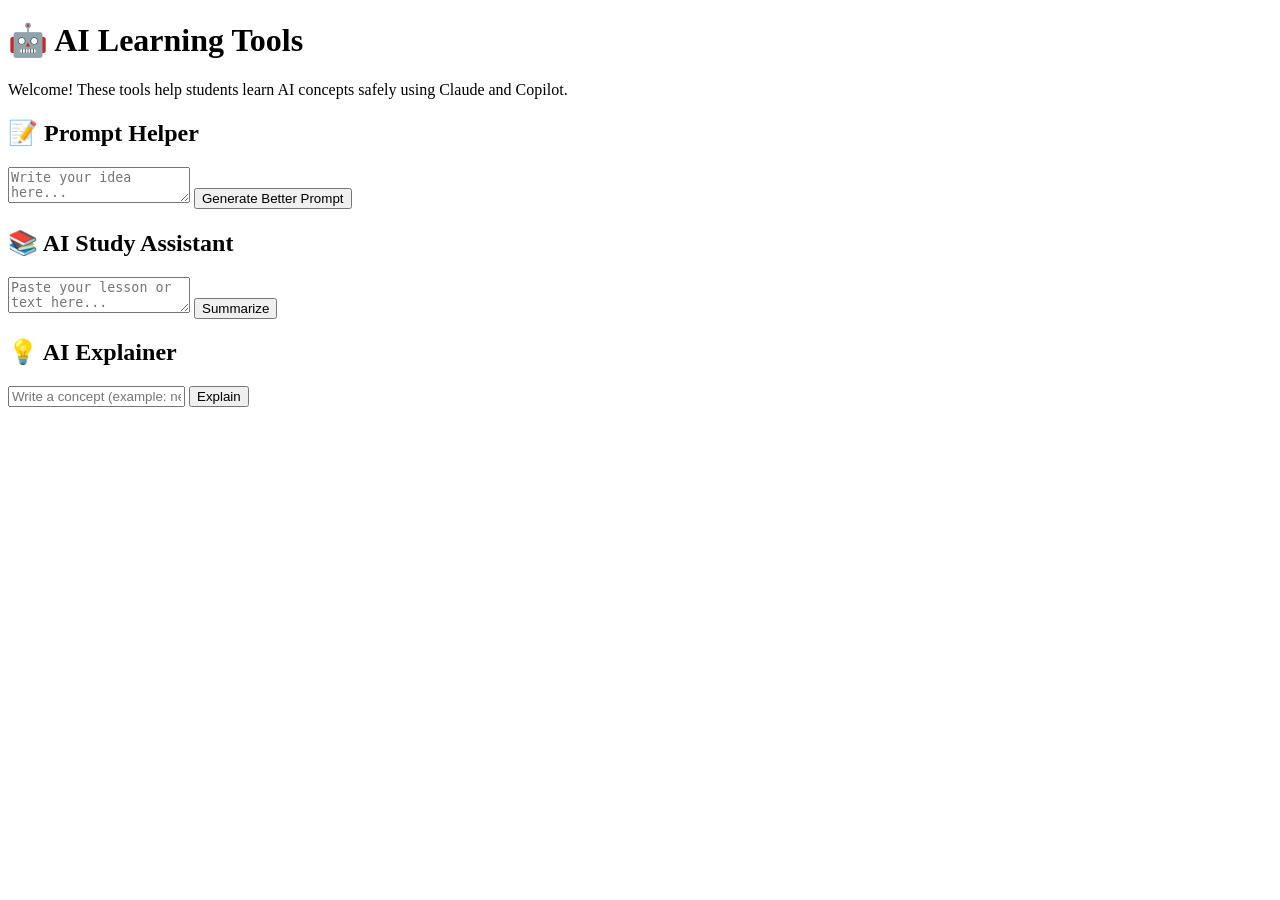
==== AI-Learning-Tools/index.html @ 8629b280 "Add index.html for AI Learning Tools interface This HTML file provides a user interface for AI learn" ====
<!DOCTYPE html>
<html lang="en">
<head>
    <meta charset="UTF-8">
    <title>AI Learning Tools</title>
    <link rel="stylesheet" href="style.css">
</head>
<body>

    <h1>🤖 AI Learning Tools</h1>
    <p>Welcome! These tools help students learn AI concepts safely using Claude and Copilot.</p>

    <div class="tool">
        <h2>📝 Prompt Helper</h2>
        <textarea id="promptInput" placeholder="Write your idea here..."></textarea>
        <button onclick="generatePrompt()">Generate Better Prompt</button>
        <p id="promptOutput"></p>
    </div>

    <div class="tool">
        <h2>📚 AI Study Assistant</h2>
        <textarea id="studyInput" placeholder="Paste your lesson or text here..."></textarea>
        <button onclick="summarizeText()">Summarize</button>
        <p id="studyOutput"></p>
    </div>

    <div class="tool">
        <h2>💡 AI Explainer</h2>
        <input id="explainInput" placeholder="Write a concept (example: neural network)">
        <button onclick="explainConcept()">Explain</button>
        <p id="explainOutput"></p>
    </div>

    <script src="script.js"></script>
</body>
</html>
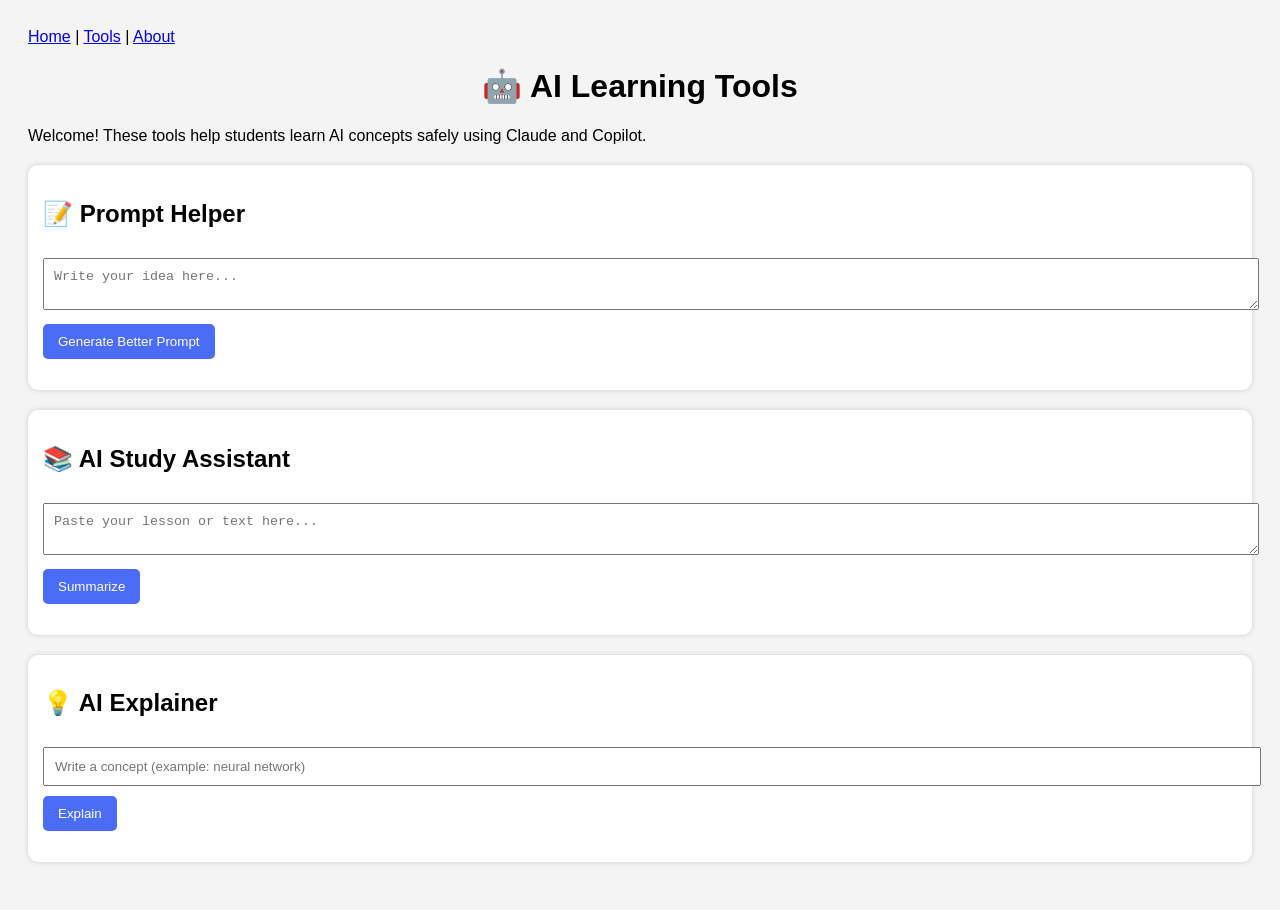
==== commit 291dfc4b: "Add navigation links to index.html" ====
--- a/AI-Learning-Tools/index.html
+++ b/AI-Learning-Tools/index.html
@@ -6,7 +6,11 @@
     <link rel="stylesheet" href="style.css">
 </head>
 <body>
-
+<nav>
+    <a href="index.html">Home</a> |
+    <a href="tools.html">Tools</a> |
+    <a href="README.md">About</a>
+</nav>
     <h1>🤖 AI Learning Tools</h1>
     <p>Welcome! These tools help students learn AI concepts safely using Claude and Copilot.</p>
 
--- a/AI-Learning-Tools/style.css
+++ b/AI-Learning-Tools/style.css
@@ -0,0 +1,32 @@
+body {
+    font-family: Arial, sans-serif;
+    background: #f4f4f4;
+    padding: 20px;
+}
+
+h1 {
+    text-align: center;
+}
+
+.tool {
+    background: white;
+    padding: 15px;
+    margin: 20px 0;
+    border-radius: 10px;
+    box-shadow: 0 0 5px #ccc;
+}
+
+textarea, input {
+    width: 100%;
+    padding: 10px;
+    margin: 10px 0;
+}
+
+button {
+    padding: 10px 15px;
+    background: #4a6cf7;
+    color: white;
+    border: none;
+    border-radius: 5px;
+    cursor: pointer;
+}
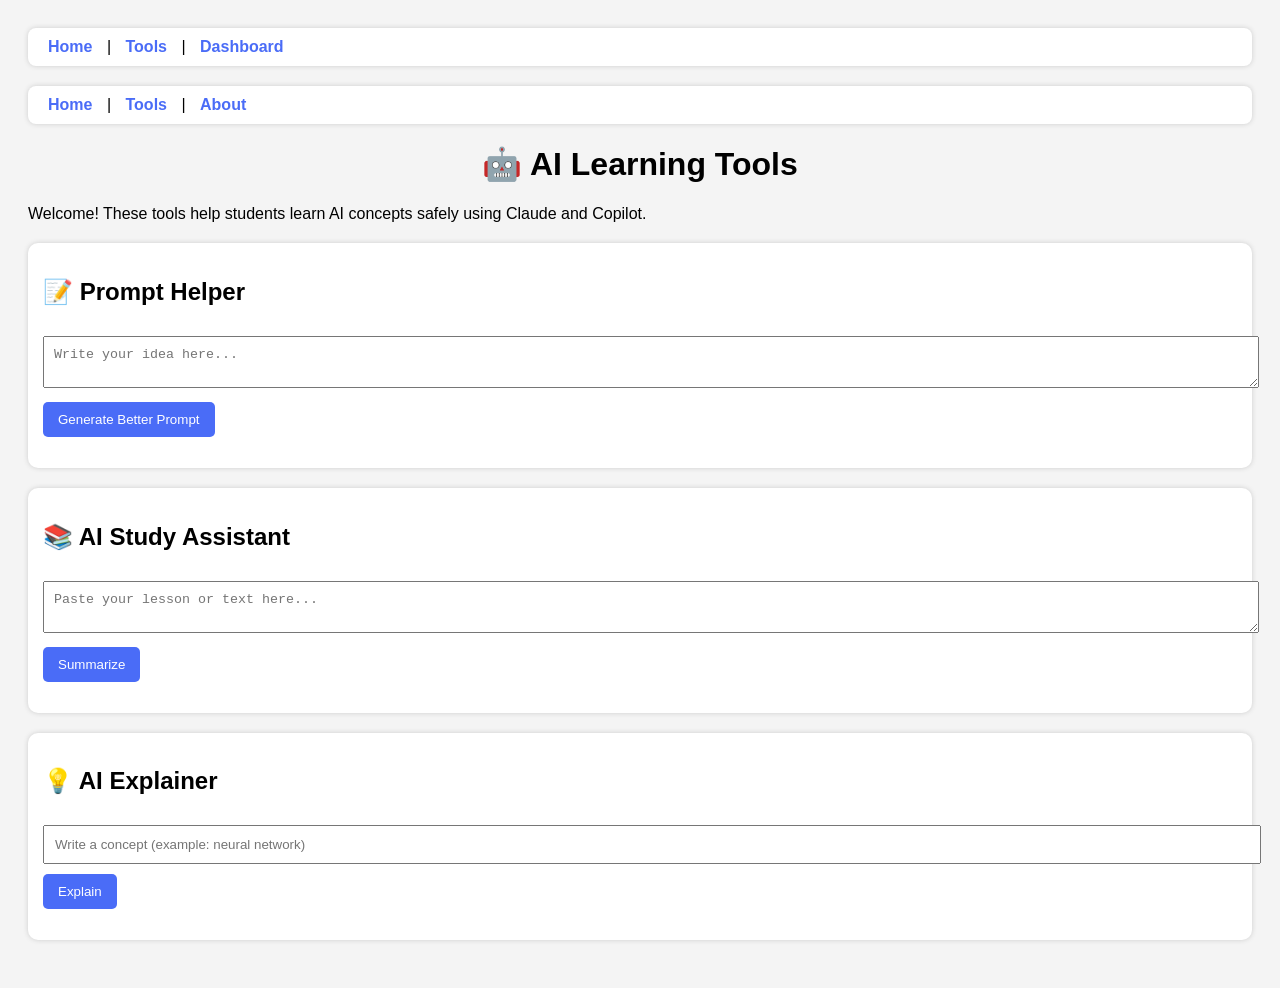
==== commit 3d76eab5: "Update index.html" ====
--- a/AI-Learning-Tools/index.html
+++ b/AI-Learning-Tools/index.html
@@ -6,6 +6,11 @@
     <link rel="stylesheet" href="style.css">
 </head>
 <body>
+    <nav>
+    <a href="index.html">Home</a> |
+    <a href="tools.html">Tools</a> |
+    <a href="dashboard.html">Dashboard</a>
+</nav>
 <nav>
     <a href="index.html">Home</a> |
     <a href="tools.html">Tools</a> |
--- a/AI-Learning-Tools/style.css
+++ b/AI-Learning-Tools/style.css
@@ -30,3 +30,17 @@
     border-radius: 5px;
     cursor: pointer;
 }
+nav {
+    background: #fff;
+    padding: 10px;
+    margin-bottom: 20px;
+    border-radius: 8px;
+    box-shadow: 0 0 5px #ccc;
+}
+
+nav a {
+    margin: 0 10px;
+    text-decoration: none;
+    color: #4a6cf7;
+    font-weight: bold;
+}
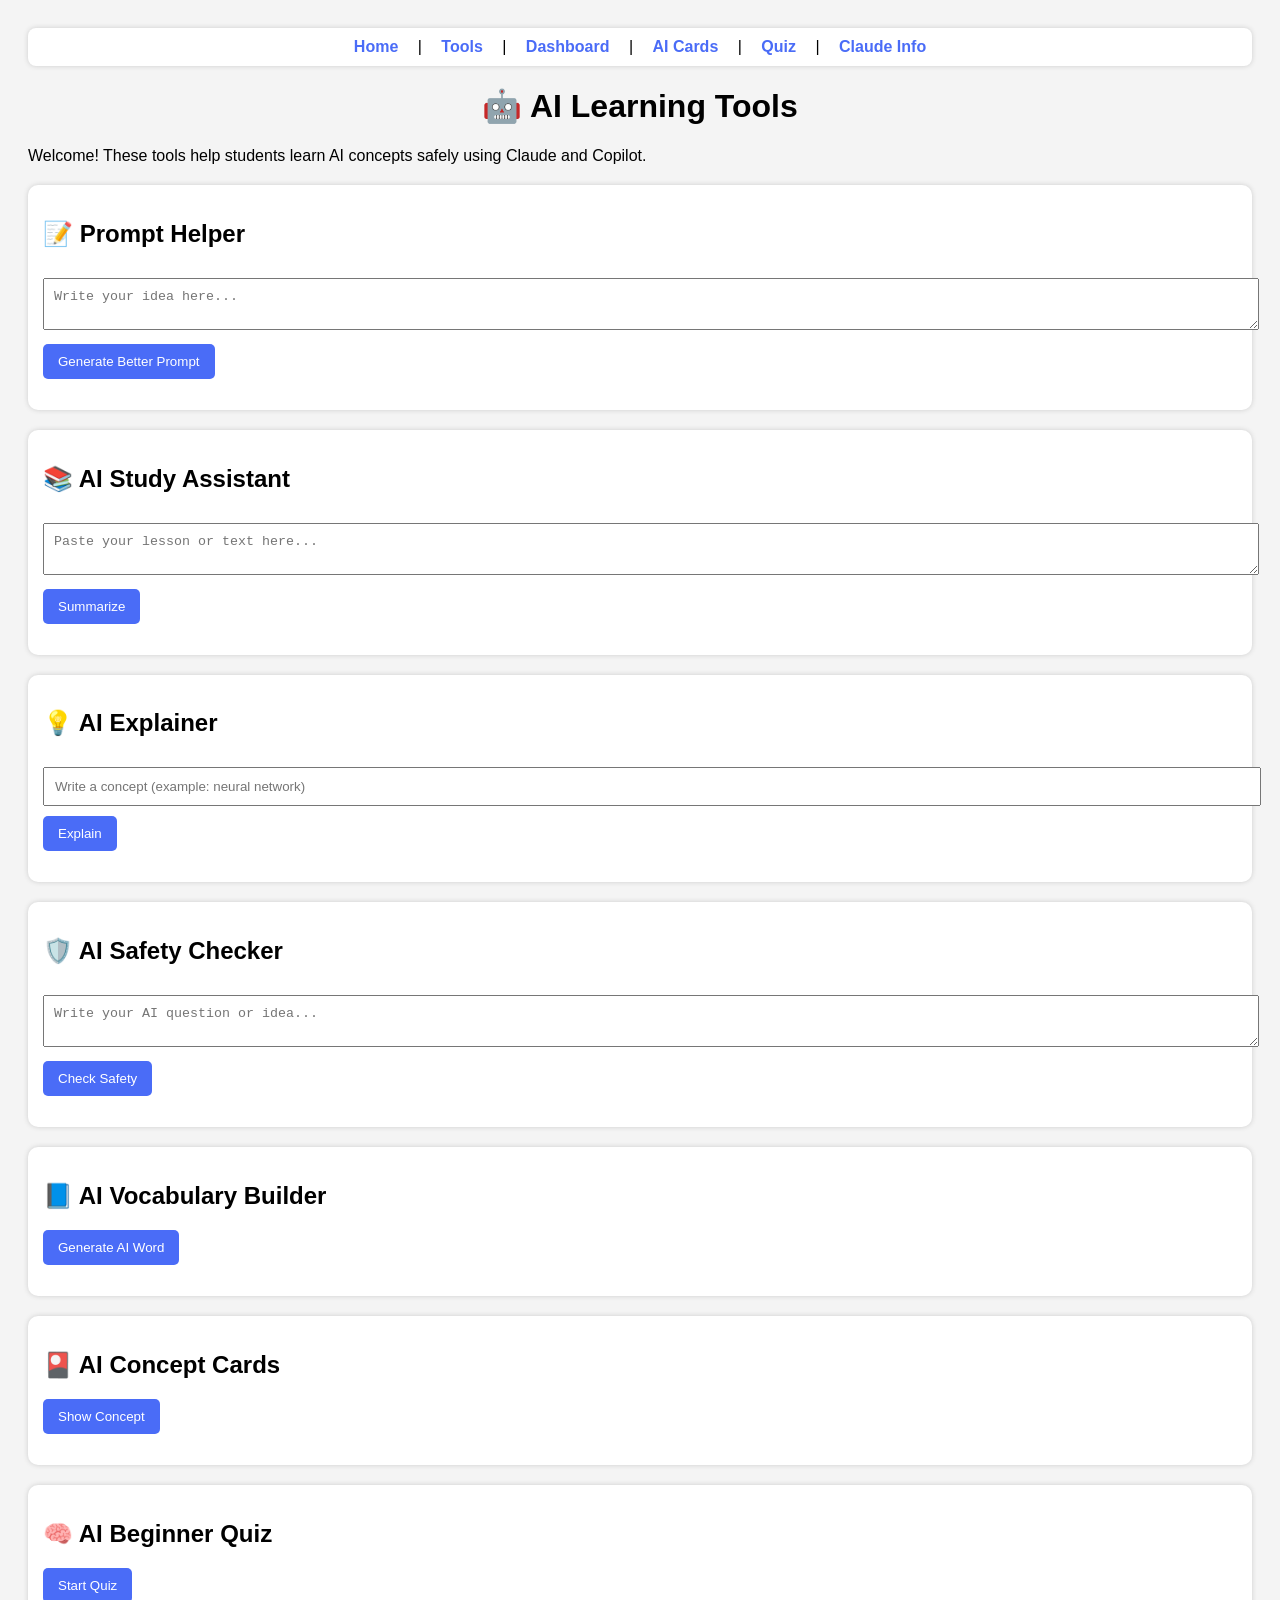
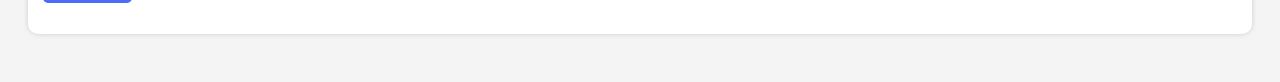
==== commit 6e490bf1: "Enhance navigation and add new AI tools" ====
--- a/AI-Learning-Tools/index.html
+++ b/AI-Learning-Tools/index.html
@@ -6,19 +6,21 @@
     <link rel="stylesheet" href="style.css">
 </head>
 <body>
+
+    <!-- Navigation Bar -->
     <nav>
-    <a href="index.html">Home</a> |
-    <a href="tools.html">Tools</a> |
-    <a href="dashboard.html">Dashboard</a>
-</nav>
-<nav>
-    <a href="index.html">Home</a> |
-    <a href="tools.html">Tools</a> |
-    <a href="README.md">About</a>
-</nav>
+        <a href="index.html">Home</a> |
+        <a href="tools.html">Tools</a> |
+        <a href="dashboard.html">Dashboard</a> |
+        <a href="cards.html">AI Cards</a> |
+        <a href="quiz.html">Quiz</a> |
+        <a href="claude-info.html">Claude Info</a>
+    </nav>
+
     <h1>🤖 AI Learning Tools</h1>
     <p>Welcome! These tools help students learn AI concepts safely using Claude and Copilot.</p>
 
+    <!-- Prompt Helper -->
     <div class="tool">
         <h2>📝 Prompt Helper</h2>
         <textarea id="promptInput" placeholder="Write your idea here..."></textarea>
@@ -26,6 +28,7 @@
         <p id="promptOutput"></p>
     </div>
 
+    <!-- Study Assistant -->
     <div class="tool">
         <h2>📚 AI Study Assistant</h2>
         <textarea id="studyInput" placeholder="Paste your lesson or text here..."></textarea>
@@ -33,6 +36,7 @@
         <p id="studyOutput"></p>
     </div>
 
+    <!-- Concept Explainer -->
     <div class="tool">
         <h2>💡 AI Explainer</h2>
         <input id="explainInput" placeholder="Write a concept (example: neural network)">
@@ -40,6 +44,35 @@
         <p id="explainOutput"></p>
     </div>
 
+    <!-- Safety Checker -->
+    <div class="tool">
+        <h2>🛡️ AI Safety Checker</h2>
+        <textarea id="safetyInput" placeholder="Write your AI question or idea..."></textarea>
+        <button onclick="checkSafety()">Check Safety</button>
+        <p id="safetyOutput"></p>
+    </div>
+
+    <!-- Vocabulary Builder -->
+    <div class="tool">
+        <h2>📘 AI Vocabulary Builder</h2>
+        <button onclick="generateWord()">Generate AI Word</button>
+        <p id="wordOutput"></p>
+    </div>
+
+    <!-- Concept Cards -->
+    <div class="tool">
+        <h2>🎴 AI Concept Cards</h2>
+        <button onclick="showConcept()">Show Concept</button>
+        <p id="conceptOutput"></p>
+    </div>
+
+    <!-- Beginner Quiz -->
+    <div class="tool">
+        <h2>🧠 AI Beginner Quiz</h2>
+        <button onclick="startQuiz()">Start Quiz</button>
+        <p id="quizOutput"></p>
+    </div>
+
     <script src="script.js"></script>
 </body>
 </html>
--- a/AI-Learning-Tools/style.css
+++ b/AI-Learning-Tools/style.css
@@ -44,3 +44,34 @@
     color: #4a6cf7;
     font-weight: bold;
 }
+nav {
+    background: #fff;
+    padding: 10px;
+    margin-bottom: 20px;
+    border-radius: 8px;
+    box-shadow: 0 0 5px #ccc;
+    text-align: center;
+}
+
+nav a {
+    margin: 0 15px;
+    text-decoration: none;
+    color: #4a6cf7;
+    font-weight: bold;
+}
+.card-container {
+    display: flex;
+    gap: 15px;
+    flex-wrap: wrap;
+}
+
+.card {
+    background: #fff;
+    padding: 20px;
+    width: 150px;
+    text-align: center;
+    border-radius: 10px;
+    box-shadow: 0 0 5px #ccc;
+    cursor: pointer;
+    font-weight: bold;
+}
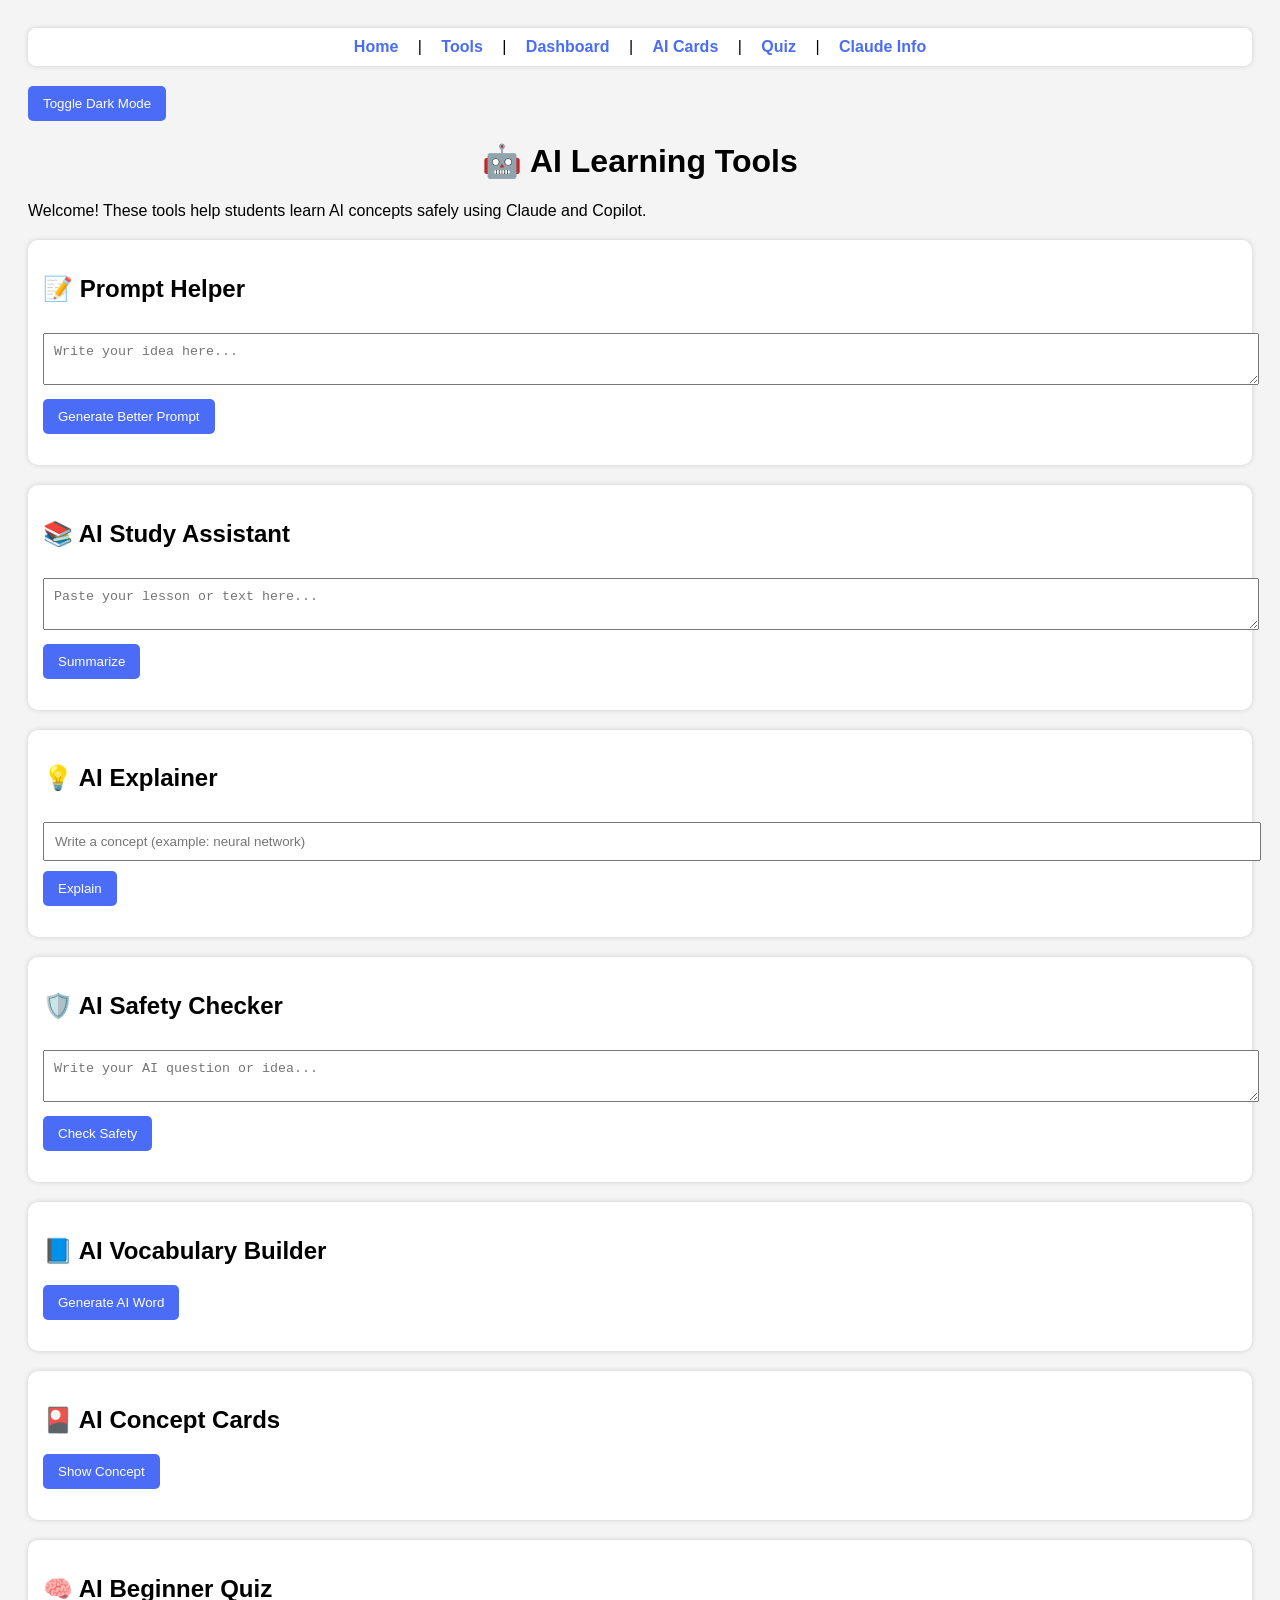
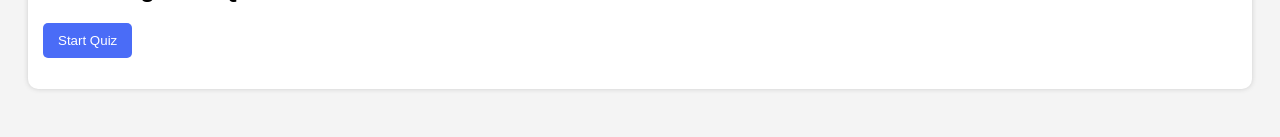
==== commit 09d58b4f: "Add dark mode toggle button to index.html" ====
--- a/AI-Learning-Tools/index.html
+++ b/AI-Learning-Tools/index.html
@@ -16,6 +16,9 @@
         <a href="quiz.html">Quiz</a> |
         <a href="claude-info.html">Claude Info</a>
     </nav>
+
+    <!-- Dark Mode Button -->
+    <button onclick="toggleDarkMode()">Toggle Dark Mode</button>
 
     <h1>🤖 AI Learning Tools</h1>
     <p>Welcome! These tools help students learn AI concepts safely using Claude and Copilot.</p>
--- a/AI-Learning-Tools/style.css
+++ b/AI-Learning-Tools/style.css
@@ -30,20 +30,7 @@
     border-radius: 5px;
     cursor: pointer;
 }
-nav {
-    background: #fff;
-    padding: 10px;
-    margin-bottom: 20px;
-    border-radius: 8px;
-    box-shadow: 0 0 5px #ccc;
-}
 
-nav a {
-    margin: 0 10px;
-    text-decoration: none;
-    color: #4a6cf7;
-    font-weight: bold;
-}
 nav {
     background: #fff;
     padding: 10px;
@@ -59,6 +46,7 @@
     color: #4a6cf7;
     font-weight: bold;
 }
+
 .card-container {
     display: flex;
     gap: 15px;
@@ -75,3 +63,24 @@
     cursor: pointer;
     font-weight: bold;
 }
+
+/* Dark Mode */
+.dark-mode {
+    background: #1a1a1a;
+    color: white;
+}
+
+.dark-mode nav {
+    background: #333;
+    box-shadow: 0 0 5px #000;
+}
+
+.dark-mode .tool {
+    background: #2a2a2a;
+    box-shadow: 0 0 5px #000;
+}
+
+.dark-mode .card {
+    background: #2a2a2a;
+    box-shadow: 0 0 5px #000;
+}
